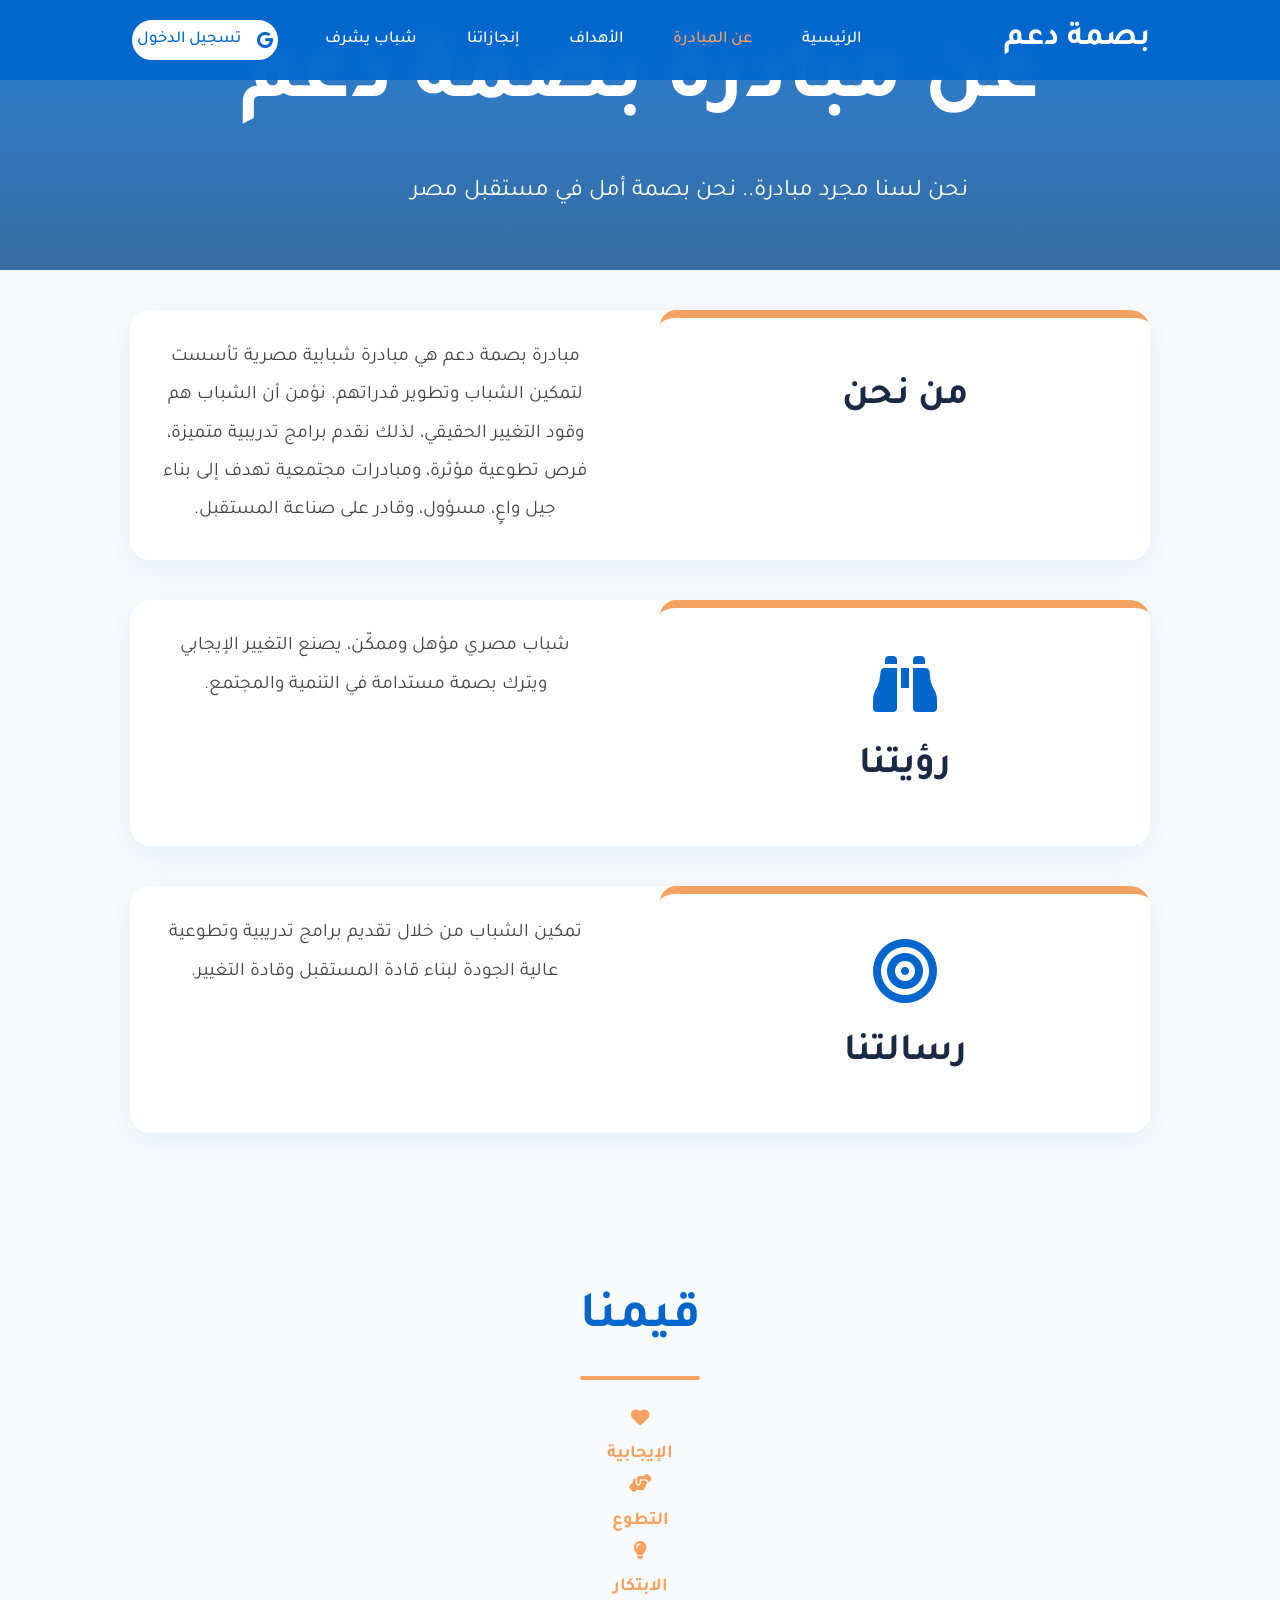
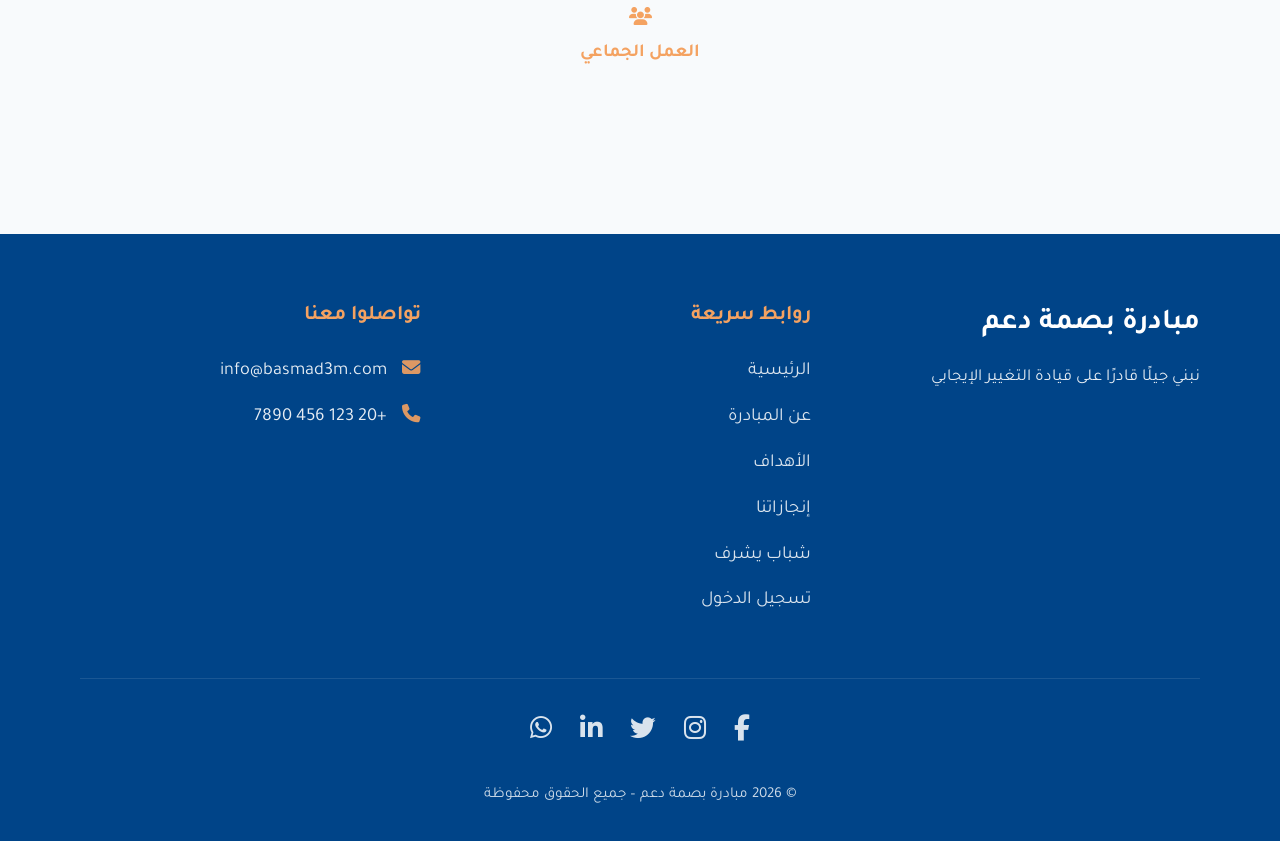
==== about.html @ 26d447d5 "Create about.html" ====
<!DOCTYPE html>
<html lang="ar" dir="rtl">
<head>
  <meta charset="UTF-8" />
  <meta name="viewport" content="width=device-width, initial-scale=1.0"/>
  <title>عن مبادرة بصمة دعم</title>

  <link rel="preconnect" href="https://fonts.googleapis.com">
  <link rel="preconnect" href="https://fonts.gstatic.com" crossorigin>
  <link href="https://fonts.googleapis.com/css2?family=Tajawal:wght@300;400;500;700;900&display=swap" rel="stylesheet">

  <link rel="stylesheet" href="https://cdnjs.cloudflare.com/ajax/libs/font-awesome/6.5.2/css/all.min.css"/>
  <link rel="stylesheet" href="css/style.css">
</head>
<body>

  <!-- Navbar -->
  <nav class="navbar" id="navbar">
    <div class="container nav-container">
      <a href="index.html" class="logo">بصمة دعم</a>

      <ul class="nav-links" id="nav-links">
        <li><a href="index.html">الرئيسية</a></li>
        <li><a href="about.html" class="active">عن المبادرة</a></li>
        <li><a href="goals.html">الأهداف</a></li>
        <li><a href="stats.html">إنجازاتنا</a></li>
        <li><a href="news.html">شباب يشرف</a></li>
        <li><a href="login.html" class="btn-login"><i class="fab fa-google"></i> تسجيل الدخول</a></li>
      </ul>

      <div class="hamburger" id="hamburger">
        <span></span><span></span><span></span>
      </div>
    </div>
  </nav>

  <!-- Hero خاص بصفحة About (أكثر فخامة) -->
  <header class="hero about-hero">
    <div class="hero-content">
      <h1>عن مبادرة بصمة دعم</h1>
      <p>نحن لسنا مجرد مبادرة.. نحن بصمة أمل في مستقبل مصر</p>
    </div>
  </header>

  <main>

    <!-- نبذة قوية -->
    <section class="section fade-in-section">
      <div class="container">
        <div class="custom-card">
          <div class="card-header">
            <h2>من نحن</h2>
          </div>
          <div class="card-body">
            <p>
              مبادرة بصمة دعم هي مبادرة شبابية مصرية تأسست لتمكين الشباب وتطوير قدراتهم. 
              نؤمن أن الشباب هم وقود التغيير الحقيقي، لذلك نقدم برامج تدريبية متميزة، فرص تطوعية مؤثرة، 
              ومبادرات مجتمعية تهدف إلى بناء جيل واعٍ، مسؤول، وقادر على صناعة المستقبل.
            </p>
          </div>
        </div>
      </div>
    </section>

    <!-- الرؤية والرسالة (كروت فخمة) -->
    <section class="section fade-in-section">
      <div class="container">
        <div class="grid-2">
          <div class="custom-card">
            <div class="card-header">
              <i class="fas fa-binoculars icon"></i>
              <h3>رؤيتنا</h3>
            </div>
            <div class="card-body">
              <p>شباب مصري مؤهل وممكّن، يصنع التغيير الإيجابي ويترك بصمة مستدامة في التنمية والمجتمع.</p>
            </div>
          </div>

          <div class="custom-card">
            <div class="card-header">
              <i class="fas fa-bullseye icon"></i>
              <h3>رسالتنا</h3>
            </div>
            <div class="card-body">
              <p>تمكين الشباب من خلال تقديم برامج تدريبية وتطوعية عالية الجودة لبناء قادة المستقبل وقادة التغيير.</p>
            </div>
          </div>
        </div>
      </div>
    </section>

    <!-- قيمنا (تصميم بسيط وجميل) -->
    <section class="section about-simple fade-in-section">
      <div class="container">
        <h2 class="section-title">قيمنا</h2>
        <div class="values-grid">
          <div class="value-item">
            <i class="fas fa-heart icon"></i>
            <h4>الإيجابية</h4>
          </div>
          <div class="value-item">
            <i class="fas fa-hands-helping icon"></i>
            <h4>التطوع</h4>
          </div>
          <div class="value-item">
            <i class="fas fa-lightbulb icon"></i>
            <h4>الابتكار</h4>
          </div>
          <div class="value-item">
            <i class="fas fa-users icon"></i>
            <h4>العمل الجماعي</h4>
          </div>
        </div>
      </div>
    </section>

  </main>

   <!-- Footer --><footer class="footer">
  <div class="container">
    <div class="footer-top">
      <div class="footer-brand">
        <h3>مبادرة بصمة دعم</h3>
        <p>نبني جيلًا قادرًا على قيادة التغيير الإيجابي</p>
      </div>

      <div class="footer-links">
        <h4>روابط سريعة</h4>
        <ul>
          <li><a href="index.html">الرئيسية</a></li>
          <li><a href="about.html">عن المبادرة</a></li>
          <li><a href="goals.html">الأهداف</a></li>
          <li><a href="stats.html">إنجازاتنا</a></li>
          <li><a href="news.html">شباب يشرف</a></li>
          <li><a href="login.html">تسجيل الدخول</a></li>
        </ul>
      </div>

      <div class="footer-contact">
        <h4>تواصلوا معنا</h4>
        <p><i class="fas fa-envelope"></i> info@basmad3m.com</p>
        <p><i class="fas fa-phone"></i> +20 123 456 7890</p>
      </div>
    </div>

    <div class="footer-bottom">
      <div class="social-icons">
        <a href="#"><i class="fab fa-facebook-f"></i></a>
        <a href="#"><i class="fab fa-instagram"></i></a>
        <a href="#"><i class="fab fa-twitter"></i></a>
        <a href="#"><i class="fab fa-linkedin-in"></i></a>
        <a href="#"><i class="fab fa-whatsapp"></i></a>
      </div>

      <p class="copyright">
        © 2026 مبادرة بصمة دعم – جميع الحقوق محفوظة
      </p>
    </div>
  </div>
</footer>
  <button id="back-to-top" title="العودة للأعلى">↑</button>

  <script src="js/main.js"></script>
</body>
</html>
---- css/style.css ----
/* ==============================================
   Root Variables
   ============================================== */
:root {
  --primary: #0066CC;
  --primary-dark: #004488;
  --accent: #F4A261;
  --text-dark: #1A2A44;
  --bg-light: #F8FAFC;
  --shadow: 0 8px 30px rgba(0, 102, 204, 0.08);
  --transition: all 0.4s ease;
}

/* ==============================================
   Global Reset & Base Styles (لكل الأجهزة - Mobile First)
   ============================================== */
* {
  margin: 0;
  padding: 0;
  box-sizing: border-box;
}

body {
  font-family: 'Tajawal', sans-serif;
  background: var(--bg-light);
  color: var(--text-dark);
  line-height: 1.8;
  font-size: clamp(1.05rem, 3.2vw, 1.15rem);
}

.container {
  max-width: 1100px;
  margin: 0 auto;
  padding: 0 20px;
}

/* ==============================================
   Navbar (الستايل الأساسي للموبايل والتابلت الصغير)
   ============================================== */
.navbar {
  position: fixed;
  top: 0;
  left: 0;
  width: 100%;
  background: rgba(0, 102, 204, 0.94);
  backdrop-filter: blur(8px);
  z-index: 1000;
  transition: var(--transition);
}

.navbar.scrolled {
  background: var(--primary-dark);
  box-shadow: 0 4px 15px rgba(0,0,0,0.15);
}

.nav-container {
  display: flex;
  justify-content: space-between;
  align-items: center;
  height: 80px;
}

.logo {
  color: white;
  font-size: 1.8rem;
  font-weight: 700;
  text-decoration: none;
}

.nav-links {
  display: flex;
  list-style: none;
  gap: 2rem;
  align-items: center;
  
}

.nav-links a {
  padding: 5px;
  color: white;
  text-decoration: none;
  font-weight: 500;
  transition: var(--transition);
  flex: none;
}

.nav-links a:hover,
.nav-links a.active {
  color: var(--accent);
}

.btn-login {
  background: white;
  place-content: center;
  color: var(--primary) !important;
  padding: 10px 10px 10px 10px ;
  border-radius: 50px;
  font-weight: 600;
  align-items: center;
  display: flex;
  gap: 1rem;
  border: 2px solid var(--primary);
  margin-bottom: 5px;
  margin-top: 5px;
  text-decoration: none;
  text-align-last: center;
  
}

.btn-login:hover {
  background: var(--primary);
  color: white !important;
  border-color: white;
}

/* Hamburger Menu (يظهر فقط على الشاشات الصغيرة) */
.hamburger {
  display: none;
  flex-direction: column;
  gap: 6px;
  cursor: pointer;
  z-index: 1001;
}

.hamburger span {
  width: 28px;
  height: 3px;
  background: white;
  border-radius: 3px;
  transition: all 0.4s ease;
}

.hamburger.active span:nth-child(1) {
  transform: rotate(45deg) translate(6px, 6px);
}

.hamburger.active span:nth-child(2) {
  opacity: 0;
}

.hamburger.active span:nth-child(3) {
  transform: rotate(-45deg) translate(7px, -7px);
}

/* ==============================================
   Mobile Menu (تحت 992px فقط)
   ============================================== */
@media (max-width: 992px) {
  .hamburger {
    display: flex;
  }

  .nav-links {
    position: absolute;
    top: 100%;
    left: 0;
    width: 100%;
    background: var(--primary-dark);
    flex-direction: column;
    align-items: center;
    gap: 2rem;
    padding: 2.5rem 0;
    transform: translateY(-120%);
    transition: transform 0.5s cubic-bezier(0.4, 0, 0.2, 1);
    box-shadow: 0 10px 20px rgba(0,0,0,0.2);
    z-index: 999;
  }

  .nav-links.active {
    transform: translateY(0);
  }

  .nav-links a {
    font-size: 1.2rem;
    padding: 10px 0;
  }
}

/* ==============================================
   Desktop & Large Tablet (من 993px فأكثر)
   ============================================== */
@media (min-width: 992px) {
  .hamburger {
    display: none !important;
  }

  .nav-links {
    position: static;
    transform: none !important;
    background: transparent;
    flex-direction: row;
    padding: 0;
    box-shadow: none;
  }
}

/* ==============================================
   Hero Section
   ============================================== */
.hero {
  min-height: 30vh;
  background: linear-gradient(rgba(0, 102, 204, 0.82), rgba(0, 68, 136, 0.78)),
              url('https://images.unsplash.com/photo-1522202176988-66273c2b033f?auto=format&fit=crop&q=80') center/cover;
  color: white;
  display: flex;
  flex-direction: column;
  justify-content: center;
  align-items: center;
  text-align: center;
  padding: 0 20px 20px;
}

.hero-content h1 {
  font-size: clamp(3rem, 8vw, 5.5rem);
  margin-bottom: 0.5rem;
}

.hero-content h2 {
  font-size: clamp(1.8rem, 5vw, 3.2rem);
  margin-bottom: 1.5rem;
}

.hero-content p {
  font-size: clamp(1.2rem, 4vw, 1.5rem);
  max-width: 700px;
  margin-bottom: 2rem;
}

/* ==============================================
   Custom Cards
   ============================================== */
.custom-card {
  display: grid;
  grid-template-columns: repeat(auto-fit, minmax(220px, 1fr));
  gap: 2.5rem;
  background: white;
  border-radius: 20px;
  overflow: hidden;
  box-shadow: var(--shadow);
  margin: 2.5rem 0;
  transition: var(--transition);
}

.custom-card:hover {
  transform: translateY(-10px);
  box-shadow: 0 20px 60px rgba(244, 162, 97, 0.2);
}

.card-header {
  background: white;
  padding: 2.8rem 2rem;
  border-radius: 16px;
  transition: var(--transition);
  text-align: center;
  border-top: 8px solid var(--accent);
  border-top-style: flex;
}

.card-header h2, .card-header h3 {
  margin: 0;
  font-size: clamp(1.8rem, 4vw, 2.4rem);
}

.card-header .icon {
  font-size: 4rem;
  color: var(--primary);
  margin-bottom: 1rem;
}

.card-body {
  padding: 1.8rem;
  text-align: center;
}

.card-body p, .card-body ol {
  font-size: 1.2rem;
  line-height: 2;
  color: #444;
}


/* قسم من نحن - تصميم بسيط جدًا */
.about-simple {
  text-align: center;
  padding: 100px 0;
}

.about-simple h2 {
  font-size: clamp(2.4rem, 6vw, 3.2rem);
  margin-bottom: 2.5rem;
  color: var(--primary);
  position: relative;
  display: inline-block;
}

.about-simple h2::after {
  content: '';
  position: absolute;
  width: 120px;
  height: 4px;
  background: var(--accent);
  bottom: -15px;
  left: 50%;
  transform: translateX(-50%);
  border-radius: 2px;
}

.about-text {
  max-width: 800px;
  margin: 0 auto;
  font-size: clamp(1.15rem, 3.5vw, 1.35rem);
  line-height: 2.1;
  color: #444;
  padding: 0 15px;
}

/* Goals List inside card */
.goals-list {
  list-style: none;
  counter-reset: goal;
  text-align: right;
  max-width: 800px;
  margin: 0 auto;
}

.goals-list li {
  counter-increment: goal;
  margin-bottom: 1.5rem;
  padding-right: 4.5rem;
  position: relative;
}

.goals-list li::before {
  content: counter(goal);
  position: absolute;
  right: 0;
  top: 0;
  background: var(--primary);
  color: white;
  width: 45px;
  height: 45px;
  border-radius: 50%;
  display: flex;
  align-items: center;
  justify-content: center;
  font-weight: bold;
}
  
/* ==============================================
   Fade-in Animation
   ============================================== */
.fade-in-section {
  opacity: 0;
  transform: translateY(50px);
  transition: opacity 0.9s ease, transform 0.9s ease;
}

.fade-in-section.visible {
  opacity: 1;
  transform: translateY(0);
}

/* ==============================================
   Footer
   ============================================== */
.footer {
  background: var(--primary-dark);
  color: white;
  padding: 4rem 0 2rem;
  margin-top: 4rem;
  align-items: center;
}

.footer .container {
  max-width: 1200px;
}

.footer-top {
  display: grid;
  grid-template-columns: repeat(auto-fit, minmax(250px, 1fr));
  gap: 3rem;
  margin-bottom: 3rem;
}

.footer-brand h3 {
  font-size: 1.8rem;
  margin-bottom: 0.8rem;
}

.footer-brand p {
  opacity: 0.9;
  font-size: 1.05rem;
}

.footer-links h4,
.footer-contact h4 {
  font-size: 1.3rem;
  margin-bottom: 1.2rem;
  color: var(--accent);
}

.footer-links ul {
  list-style: none;
}

.footer-links li {
  margin-bottom: 0.8rem;
}

.footer-links a {
  color: white;
  text-decoration: none;
  opacity: 0.85;
  transition: var(--transition);
}

.footer-links a:hover {
  opacity: 1;
  color: var(--accent);
  padding-right: 8px;
}

.footer-contact p {
  margin-bottom: 0.8rem;
  opacity: 0.9;
}

.footer-contact i {
  margin-left: 10px;
  color: var(--accent);
  width: 20px;
  text-align: center;
}

.footer-bottom {
  border-top: 1px solid rgba(255,255,255,0.1);
  padding-top: 2rem;
  text-align: center;
}

.social-icons {
  margin-bottom: 1.5rem;
}

.social-icons a {
  color: white;
  font-size: 1.6rem;
  margin: 0 12px;
  transition: var(--transition);
  opacity: 0.85;
}

.social-icons a:hover {
  opacity: 1;
  color: var(--accent);
  transform: translateY(-4px);
}

.copyright {
  font-size: 0.95rem;
  opacity: 0.8;
}

.stats-grid {
  display: grid;
  grid-template-columns: repeat(auto-fit, minmax(220px, 1fr));
  gap: 2.5rem;
  text-align: center;
}

.stat-item .number {
  font-size: 2.5rem;
  font-weight: 900;
  color: #004ee0;
  margin-bottom: 0.8rem;
}

.count {
  font-size: 2rem;
  font-weight: 400;
  font-style: bold;
  color: var(--accent);
  margin: .8rem;
}

/* ==============================================
   Extra Responsive Tweaks (اختياري - للشاشات المتوسطة)
   ============================================== */
@media (min-width: 768px) and (max-width: 992px) {
  .container { padding: 40px 40px; }
  .nav-links { gap: 1.5rem; }
}

@media (min-width: 993px) {
  .container { padding: 0 40px; }
  .nav-links { gap: 2.5rem; }
}

/* تعديل حجم خط الـ navbar على الشاشات الكبيرة */
@media (min-width: 768px) {
  .nav-links a {
    font-size: 1.05rem; /* حجم أصغر وأنيق على الديسكتوب */
    font-weight: 500;
  }

  .btn-login {
    font-size: 1.05rem;
    padding: 0px;
    
    /* شوية توسيع للزر عشان يبقى متوازن */
  }

  .logo {
    font-size: 2rem; /* اللوجو يبقى أكبر شوية عشان الشاشة الكبيرة */
  }
}

/* شاشات متوسطة (لاب توب صغير) - حجم وسط */
@media (min-width: 768px) and (max-width: 1028px) {
  .nav-links a {
    font-size: 1.05rem;
  }

  .btn-login {
    font-size: 1.05rem;
    padding: 12px 28px;
  }

  .logo {
    font-size: 1.9rem;
  }
}

/* Back to Top Button */
#back-to-top {
  position: fixed;
  bottom: 30px;
  left: 30px;
  width: 55px;
  height: 55px;
  background: var(--primary);
  color: white;
  border: none;
  border-radius: 50%;
  font-size: 1.8rem;
  font-weight: bold;
  cursor: pointer;
  display: none;
  box-shadow: 0 6px 20px rgba(0, 102, 204, 0.3);
  transition: all 0.3s ease;
  z-index: 9999;
  opacity: 0;
  transform: scale(0.8);
}

#back-to-top.visible {
  display: block;
  opacity: 1;
  transform: scale(1);
}

#back-to-top:hover {
  background: var(--primary-dark);
  transform: scale(1.1) translateY(-5px);
}


.value-item {
  color: var(--accent);
  size: 1rem;
}
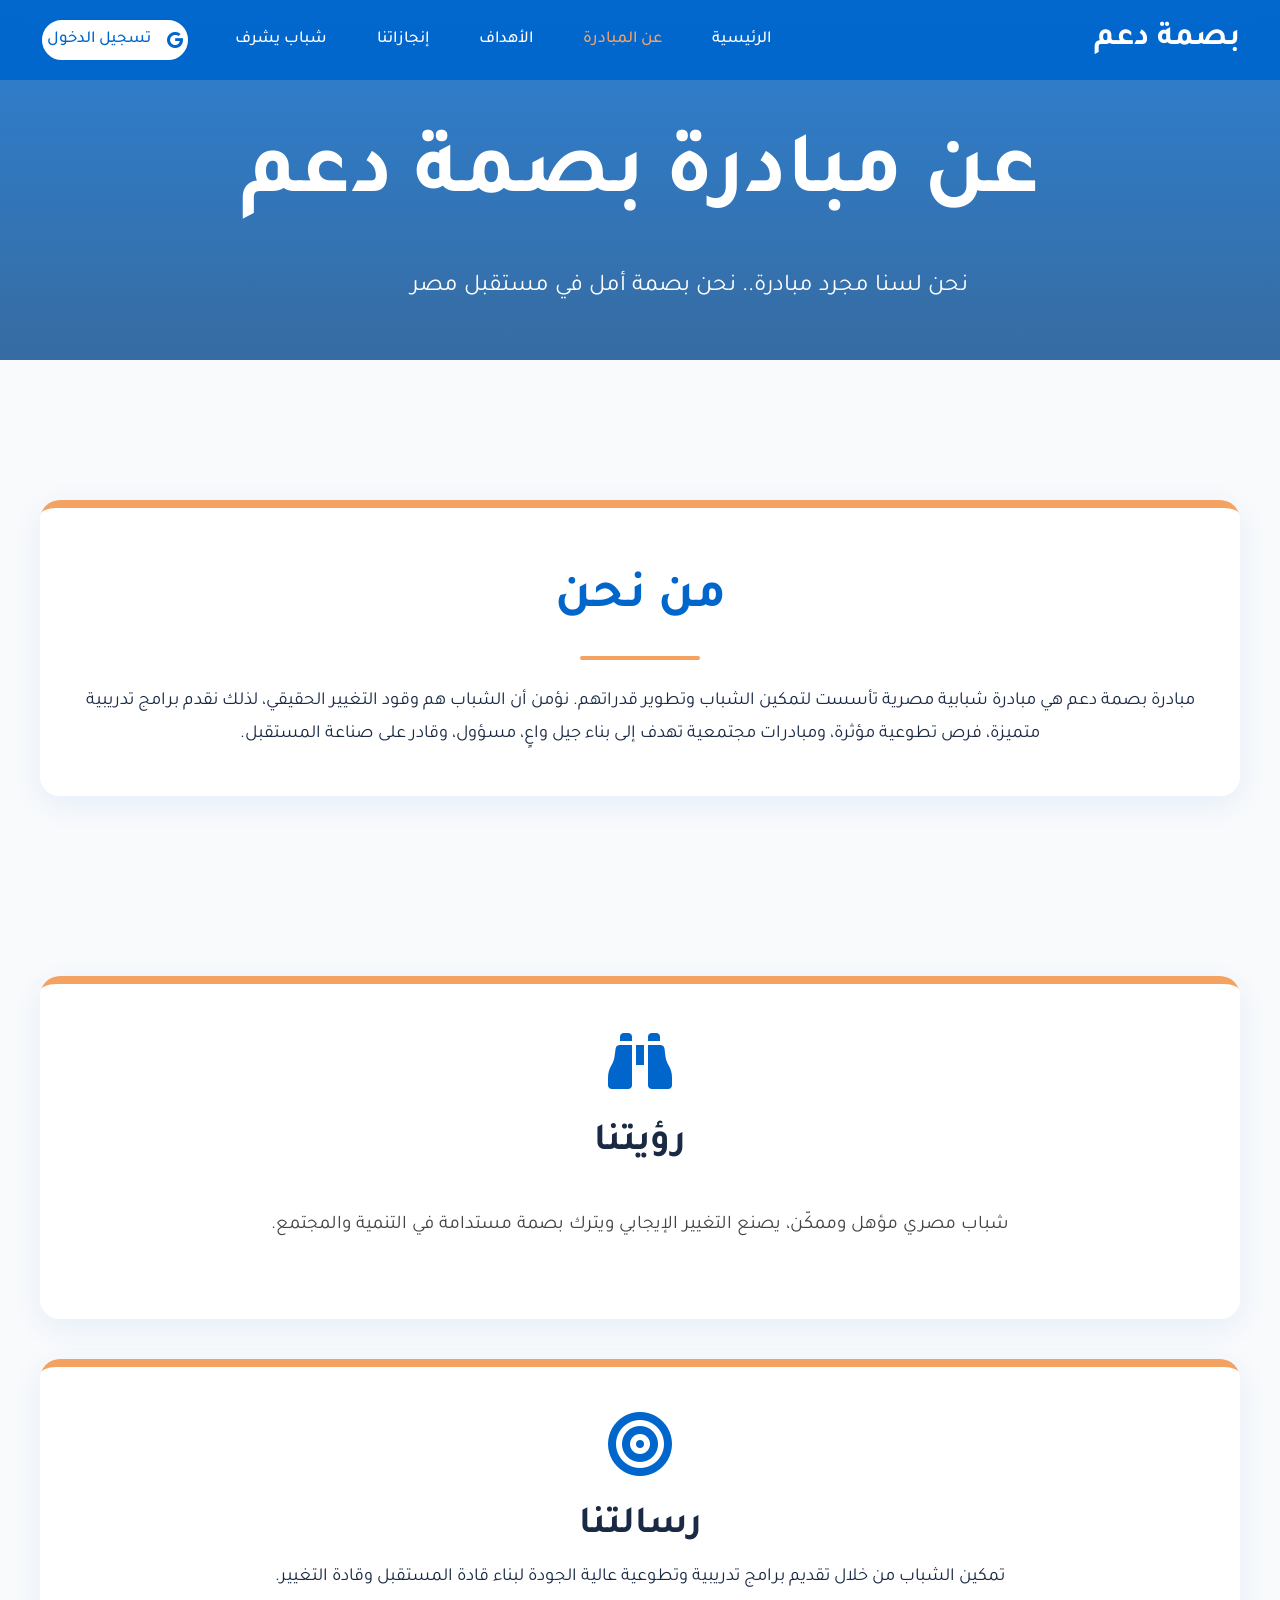
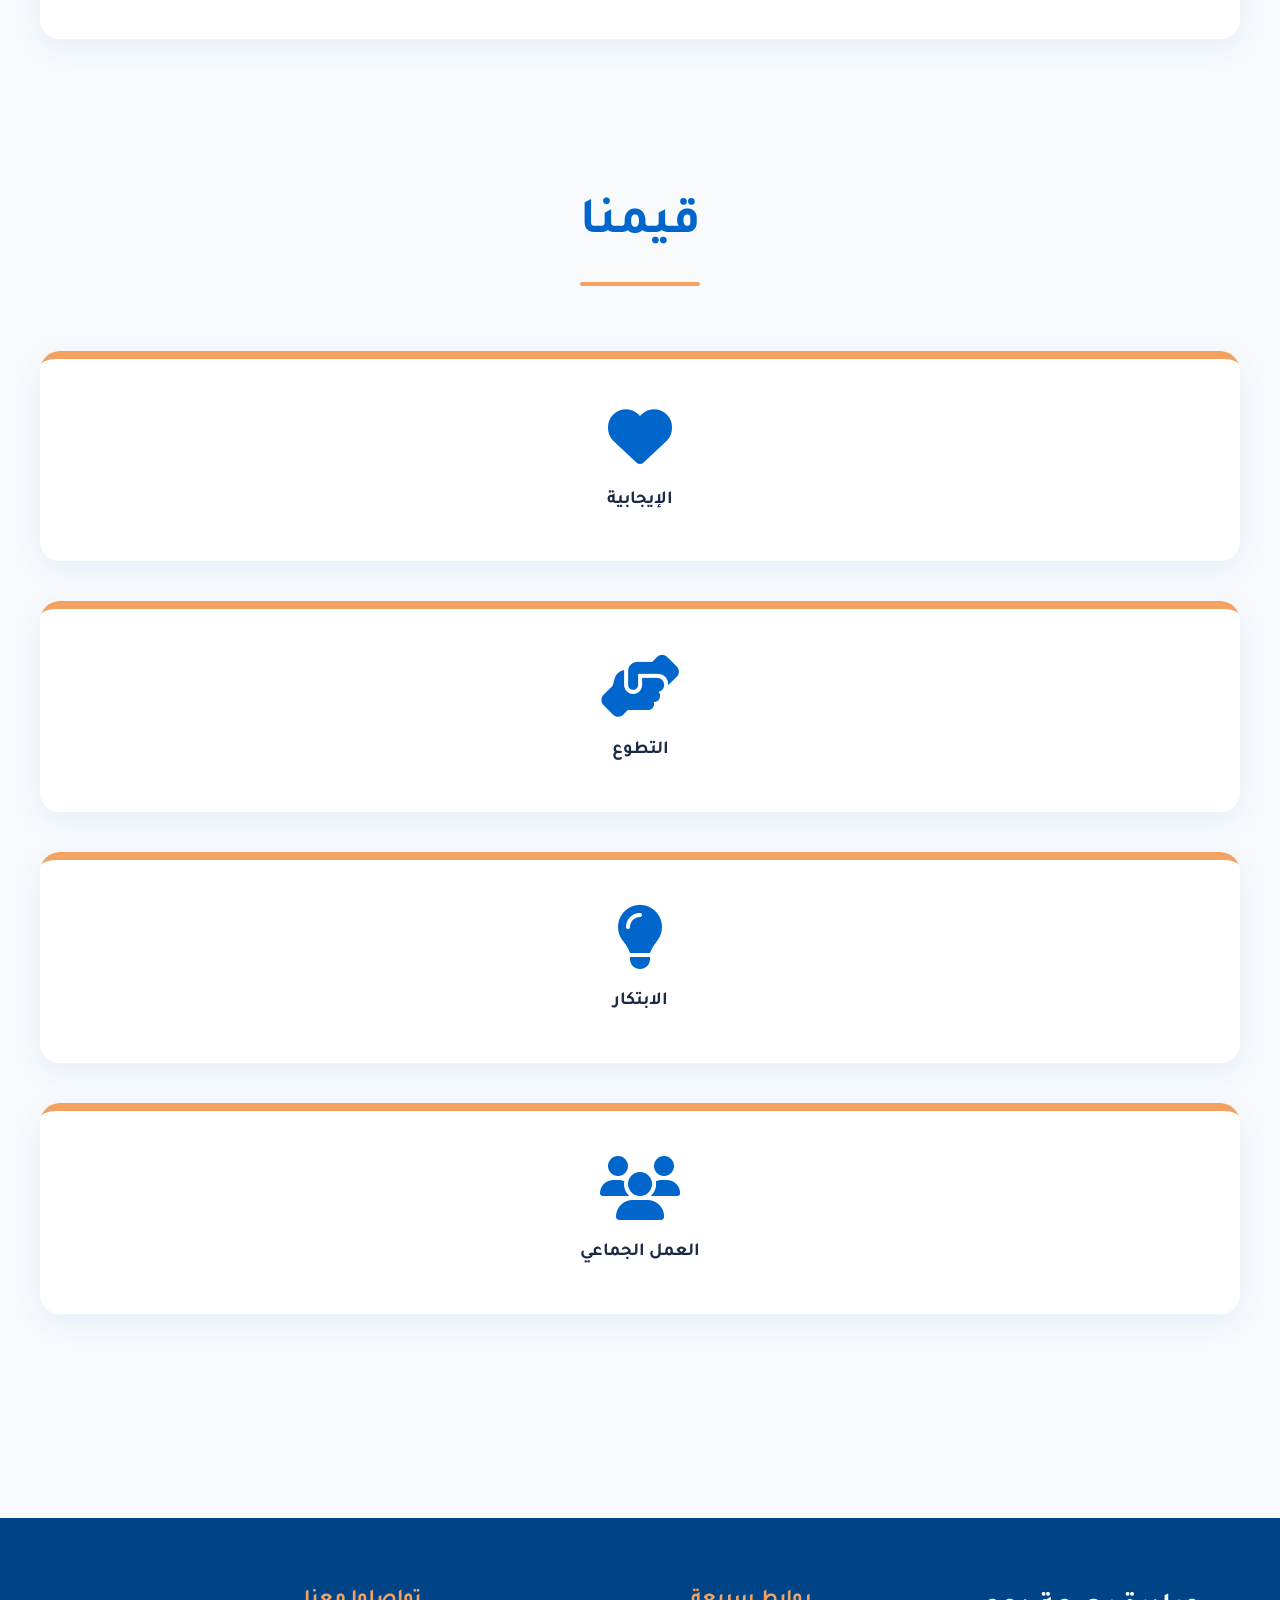
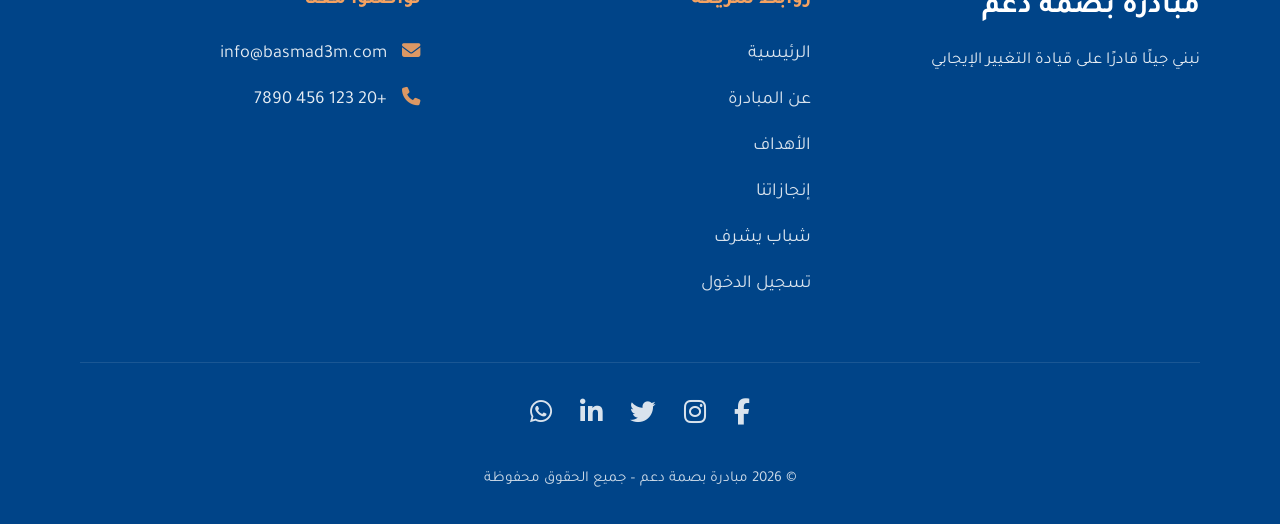
==== commit 2cd852e7: "Update about.html" ====
--- a/about.html
+++ b/about.html
@@ -45,19 +45,18 @@
   <main>
 
     <!-- نبذة قوية -->
-    <section class="section fade-in-section">
+    <section class="section about-simple fade-in-section">
       <div class="container">
         <div class="custom-card">
           <div class="card-header">
             <h2>من نحن</h2>
-          </div>
-          <div class="card-body">
+            
             <p>
               مبادرة بصمة دعم هي مبادرة شبابية مصرية تأسست لتمكين الشباب وتطوير قدراتهم. 
               نؤمن أن الشباب هم وقود التغيير الحقيقي، لذلك نقدم برامج تدريبية متميزة، فرص تطوعية مؤثرة، 
               ومبادرات مجتمعية تهدف إلى بناء جيل واعٍ، مسؤول، وقادر على صناعة المستقبل.
             </p>
-          </div>
+        </div>
         </div>
       </div>
     </section>
@@ -70,9 +69,9 @@
             <div class="card-header">
               <i class="fas fa-binoculars icon"></i>
               <h3>رؤيتنا</h3>
-            </div>
-            <div class="card-body">
+              <div class="card-body">
               <p>شباب مصري مؤهل وممكّن، يصنع التغيير الإيجابي ويترك بصمة مستدامة في التنمية والمجتمع.</p>
+             </div>
             </div>
           </div>
 
@@ -80,10 +79,10 @@
             <div class="card-header">
               <i class="fas fa-bullseye icon"></i>
               <h3>رسالتنا</h3>
-            </div>
-            <div class="card-body">
               <p>تمكين الشباب من خلال تقديم برامج تدريبية وتطوعية عالية الجودة لبناء قادة المستقبل وقادة التغيير.</p>
             </div>
+             </div>
+              </div>
           </div>
         </div>
       </div>
@@ -93,22 +92,29 @@
     <section class="section about-simple fade-in-section">
       <div class="container">
         <h2 class="section-title">قيمنا</h2>
-        <div class="values-grid">
-          <div class="value-item">
+        <div class="custom-card">
+          <div class="card-header">
             <i class="fas fa-heart icon"></i>
             <h4>الإيجابية</h4>
           </div>
-          <div class="value-item">
+       </div> 
+        <div class="custom-card">
+          <div class="card-header">
             <i class="fas fa-hands-helping icon"></i>
             <h4>التطوع</h4>
           </div>
-          <div class="value-item">
+        </div>
+        <div class="custom-card">
+          <div class="card-header">
             <i class="fas fa-lightbulb icon"></i>
             <h4>الابتكار</h4>
           </div>
-          <div class="value-item">
+        </div>
+        <div class="custom-card">
+          <div class="card-header">
             <i class="fas fa-users icon"></i>
             <h4>العمل الجماعي</h4>
+          </div>
           </div>
         </div>
       </div>
--- a/css/style.css
+++ b/css/style.css
@@ -29,9 +29,9 @@
 }
 
 .container {
-  max-width: 1100px;
+  max-width: 1350px;
   margin: 0 auto;
-  padding: 0 20px;
+  padding: 0 25px;
 }
 
 /* ==============================================
@@ -194,11 +194,11 @@
   }
 }
 
-/* ==============================================
-   Hero Section
+
+/* ==============================================
+   Hero Section - Fixed Mobile Problem
    ============================================== */
 .hero {
-  min-height: 30vh;
   background: linear-gradient(rgba(0, 102, 204, 0.82), rgba(0, 68, 136, 0.78)),
               url('https://images.unsplash.com/photo-1522202176988-66273c2b033f?auto=format&fit=crop&q=80') center/cover;
   color: white;
@@ -207,8 +207,34 @@
   justify-content: center;
   align-items: center;
   text-align: center;
-  padding: 0 20px 20px;
-}
+  padding: 0 20px;
+}
+
+/* ================== موبايل (الفون) ================== */
+@media (max-width: 992px) {
+  .hero {
+    min-height: 70vh;           /* مش 100vh عشان ما ياخدش الشاشة كلها */
+    padding-top: 80px;          /* مسافة تحت الـ navbar */
+  }
+}
+
+/* ================== تابلت وديسكتوب ================== */
+@media (min-width: 993px) {
+  .hero {
+    min-height: 40vh;           /* أقصر على الشاشات الكبيرة */
+    padding-top: 80px;
+  }
+}
+
+/* شاشات كبيرة جدًا */
+@media (min-width: 1400px) {
+  .hero {
+    min-height: 35vh;
+  }
+}
+
+
+
 
 .hero-content h1 {
   font-size: clamp(3rem, 8vw, 5.5rem);
@@ -278,7 +304,15 @@
   color: #444;
 }
 
-
+.news-scroll {
+	text-align:center;
+	font-size: clamp(1rem, 3vw, 1.8rem);
+  color: #444;
+  color: var(--text-dark);
+  margin-bottom: 2rem;
+  font-style: bold;
+	
+}
 /* قسم من نحن - تصميم بسيط جدًا */
 .about-simple {
   text-align: center;
@@ -568,4 +602,61 @@
 .value-item {
   color: var(--accent);
   size: 1rem;
+}
+
+/* Manual Horizontal Scroll */
+.manual-scroll-section {
+  padding: 60px 0;
+  background: #f8f9fa;
+}
+
+.manual-scroll-section h2 {
+  text-align: center;
+  margin-bottom: 2rem;
+  color: var(--primary);
+}
+
+.manual-scroll-container {
+  overflow-x: auto;
+  overflow-y: hidden;
+  white-space: nowrap;
+  padding: 10px 0;
+  scrollbar-width: thin;
+  scrollbar-color: var(--accent) #f0f0f0;
+}
+
+.manual-scroll-container::-webkit-scrollbar {
+  height: 8px;
+}
+
+.manual-scroll-container::-webkit-scrollbar-thumb {
+  background: var(--accent);
+  border-radius: 10px;
+}
+
+.manual-scroll-content {
+  display: inline-flex;
+  gap: 20px;
+}
+
+.scroll-item {
+  background: white;
+  padding: 18px 30px;
+  border-radius: 12px;
+  box-shadow: 0 5px 15px rgba(0,0,0,0.08);
+  font-size: 1.1rem;
+  min-width: 300px;
+  text-align: center;
+  border: 2px solid var(--accent);
+  display: inline-block;
+  white-space: normal;
+}
+
+/* Responsive */
+@media (max-width: 768px) {
+  .scroll-item {
+    min-width: 260px;
+    padding: 15px 25px;
+    font-size: 1rem;
+  }
 }
